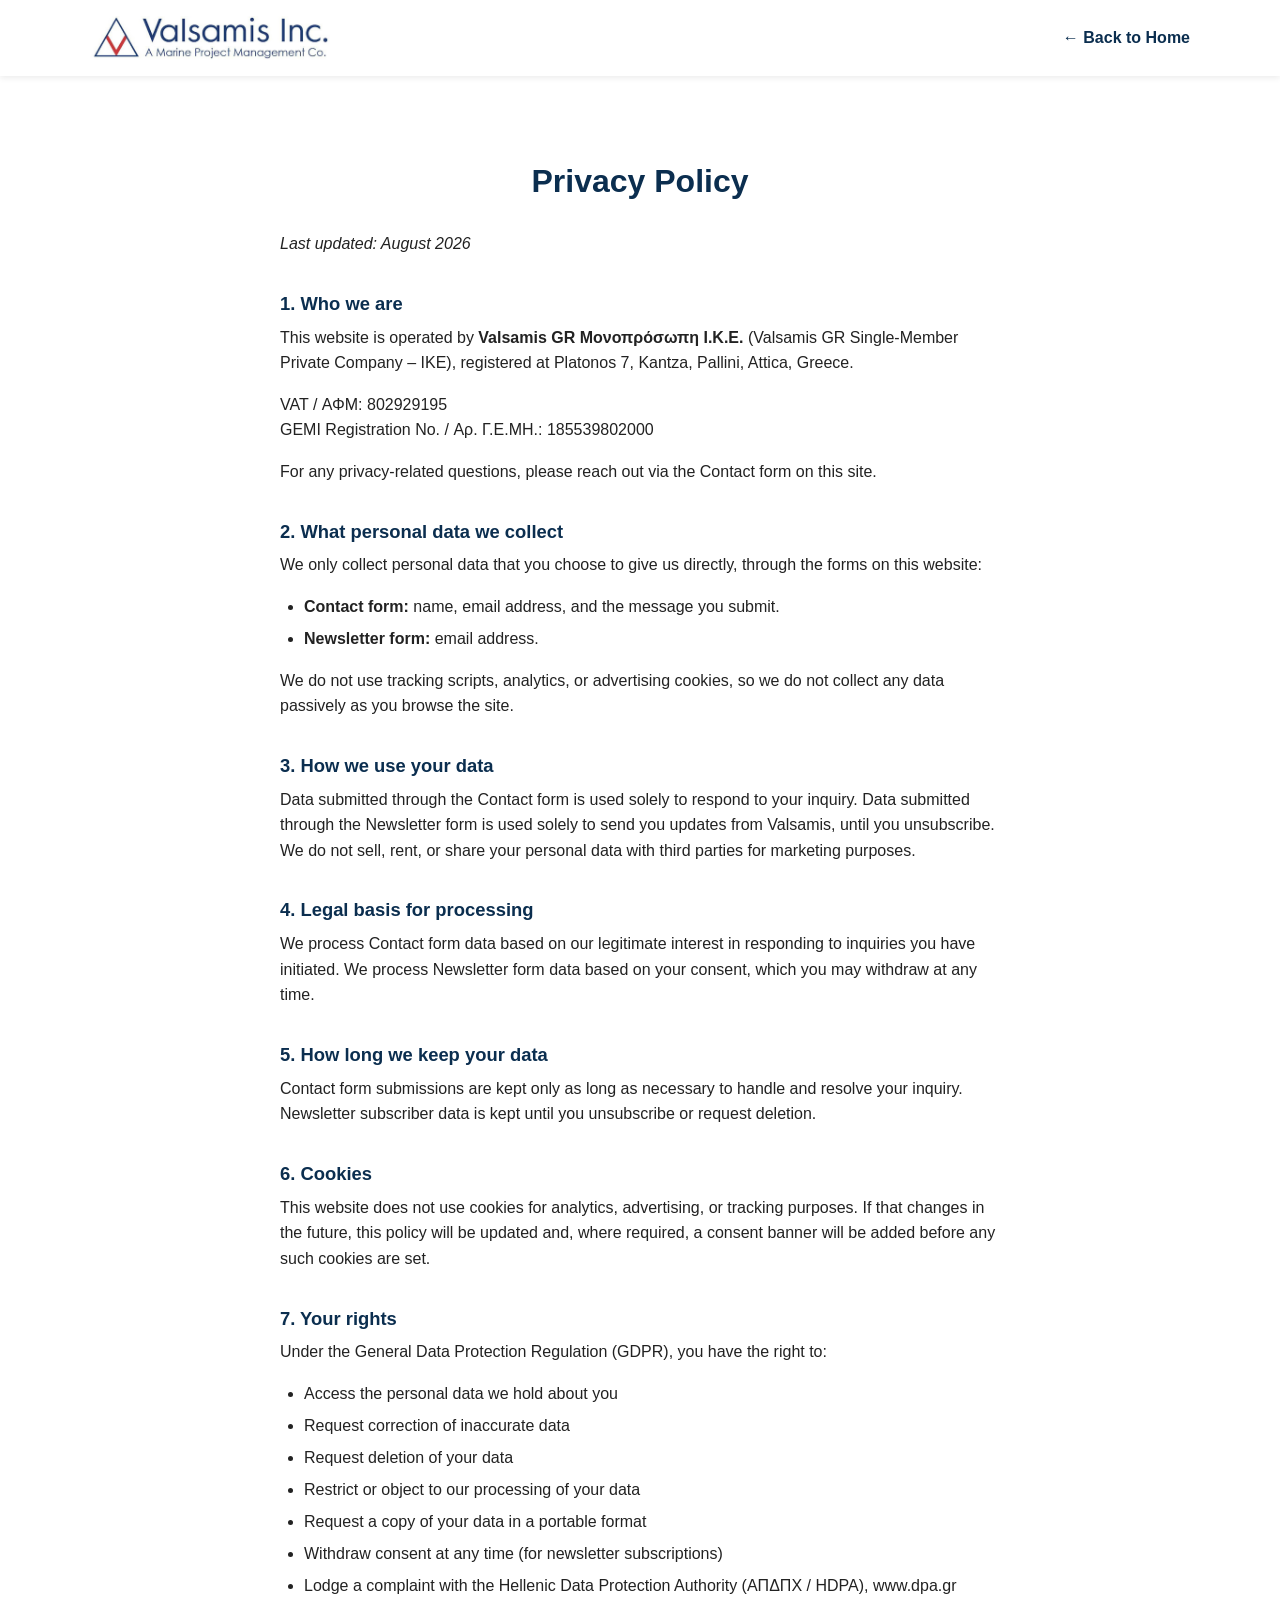
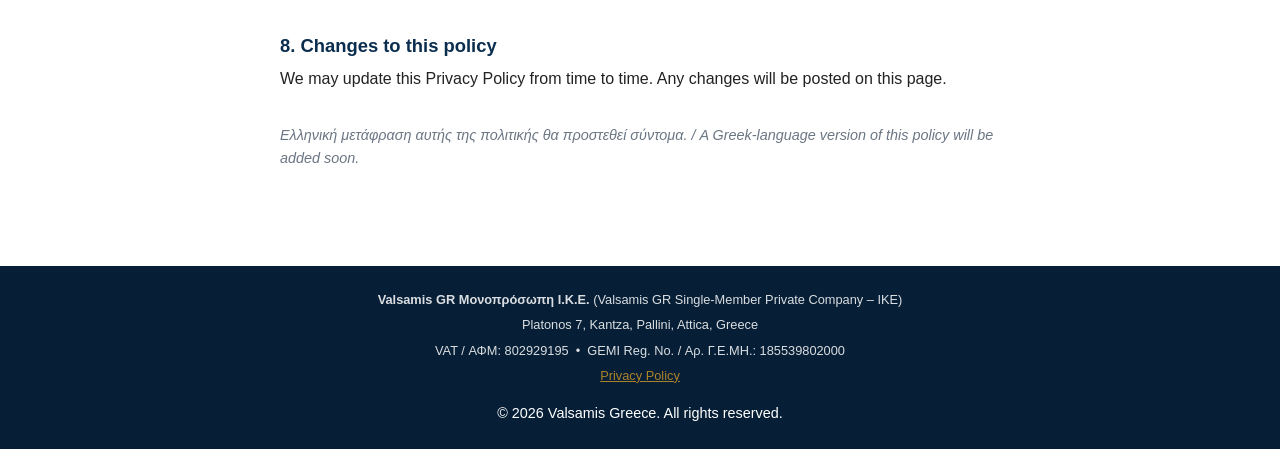
==== privacy.html @ c2b41743 "Add Greek legal compliance items: company registration details in footer, Privacy Policy page, and f" ====
<!DOCTYPE html>
<html lang="en">
<head>
  <meta charset="UTF-8">
  <meta name="viewport" content="width=device-width, initial-scale=1.0">
  <title>Privacy Policy | Valsamis Greece</title>
  <meta name="description" content="Privacy Policy for the Valsamis Greece website.">
  <link rel="stylesheet" href="assets/css/styles.css">
</head>
<body>

  <!-- Header / Nav -->
  <header class="site-header">
    <div class="container header-inner">
      <a href="index.html" class="logo">
        <img src="assets/img/logo.jpg" alt="Valsamis Inc. - A Marine Project Management Co." class="logo-img">
      </a>
      <nav class="back-nav">
        <a href="index.html">&larr; Back to Home</a>
      </nav>
    </div>
  </header>

  <!-- Privacy Policy content -->
  <section class="section policy">
    <div class="container policy-content">
      <h2>Privacy Policy</h2>
      <p><em>Last updated: August 2026</em></p>

      <h3>1. Who we are</h3>
      <p>
        This website is operated by <strong>Valsamis GR Μονοπρόσωπη Ι.Κ.Ε.</strong> (Valsamis GR Single-Member Private Company &ndash; IKE),
        registered at Platonos 7, Kantza, Pallini, Attica, Greece.
      </p>
      <p>
        VAT / ΑΦΜ: 802929195<br>
        GEMI Registration No. / Αρ. Γ.Ε.ΜΗ.: 185539802000
      </p>
      <p>
        For any privacy-related questions, please reach out via the <a href="index.html#contact">Contact form</a> on this site.
      </p>

      <h3>2. What personal data we collect</h3>
      <p>We only collect personal data that you choose to give us directly, through the forms on this website:</p>
      <ul class="policy-list">
        <li><strong>Contact form:</strong> name, email address, and the message you submit.</li>
        <li><strong>Newsletter form:</strong> email address.</li>
      </ul>
      <p>We do not use tracking scripts, analytics, or advertising cookies, so we do not collect any data passively as you browse the site.</p>

      <h3>3. How we use your data</h3>
      <p>
        Data submitted through the Contact form is used solely to respond to your inquiry.
        Data submitted through the Newsletter form is used solely to send you updates from Valsamis, until you unsubscribe.
        We do not sell, rent, or share your personal data with third parties for marketing purposes.
      </p>

      <h3>4. Legal basis for processing</h3>
      <p>
        We process Contact form data based on our legitimate interest in responding to inquiries you have initiated.
        We process Newsletter form data based on your consent, which you may withdraw at any time.
      </p>

      <h3>5. How long we keep your data</h3>
      <p>
        Contact form submissions are kept only as long as necessary to handle and resolve your inquiry.
        Newsletter subscriber data is kept until you unsubscribe or request deletion.
      </p>

      <h3>6. Cookies</h3>
      <p>
        This website does not use cookies for analytics, advertising, or tracking purposes. If that changes in the future,
        this policy will be updated and, where required, a consent banner will be added before any such cookies are set.
      </p>

      <h3>7. Your rights</h3>
      <p>Under the General Data Protection Regulation (GDPR), you have the right to:</p>
      <ul class="policy-list">
        <li>Access the personal data we hold about you</li>
        <li>Request correction of inaccurate data</li>
        <li>Request deletion of your data</li>
        <li>Restrict or object to our processing of your data</li>
        <li>Request a copy of your data in a portable format</li>
        <li>Withdraw consent at any time (for newsletter subscriptions)</li>
        <li>Lodge a complaint with the Hellenic Data Protection Authority (ΑΠΔΠΧ / HDPA), <a href="https://www.dpa.gr" target="_blank" rel="noopener">www.dpa.gr</a></li>
      </ul>

      <h3>8. Changes to this policy</h3>
      <p>We may update this Privacy Policy from time to time. Any changes will be posted on this page.</p>

      <p class="policy-note"><em>Ελληνική μετάφραση αυτής της πολιτικής θα προστεθεί σύντομα. / A Greek-language version of this policy will be added soon.</em></p>
    </div>
  </section>

  <!-- Footer -->
  <footer class="site-footer">
    <div class="container footer-inner">
      <div class="footer-legal">
        <p><strong>Valsamis GR Μονοπρόσωπη Ι.Κ.Ε.</strong> (Valsamis GR Single-Member Private Company &ndash; IKE)</p>
        <p>Platonos 7, Kantza, Pallini, Attica, Greece</p>
        <p>VAT / ΑΦΜ: 802929195 &nbsp;&bull;&nbsp; GEMI Reg. No. / Αρ. Γ.Ε.ΜΗ.: 185539802000</p>
        <p><a href="privacy.html">Privacy Policy</a></p>
      </div>
      <p>&copy; <span id="year"></span> Valsamis Greece. All rights reserved.</p>
    </div>
  </footer>

  <script src="assets/js/script.js"></script>
</body>
</html>
---- assets/css/styles.css ----
:root {
  --navy: #0b2e4f;
  --navy-dark: #071f36;
  --gold: #c8952a;
  --gray-light: #f4f6f8;
  --gray-mid: #6b7684;
  --white: #ffffff;
  --max-width: 1140px;
}

* { box-sizing: border-box; margin: 0; padding: 0; }

html { scroll-behavior: smooth; }

body {
  font-family: 'Segoe UI', Arial, sans-serif;
  color: #222;
  line-height: 1.6;
}

.container {
  max-width: var(--max-width);
  margin: 0 auto;
  padding: 0 20px;
}

h1, h2, h3 { color: var(--navy); font-weight: 700; }
h2 { font-size: 2rem; margin-bottom: 1.5rem; text-align: center; }
h3 { font-size: 1.15rem; margin: 1rem 0 0.4rem; }

a { text-decoration: none; color: inherit; }

.btn {
  display: inline-block;
  background: var(--gold);
  color: var(--white);
  padding: 0.75rem 1.75rem;
  border-radius: 4px;
  font-weight: 600;
  border: none;
  cursor: pointer;
  transition: background 0.2s ease;
}
.btn:hover { background: #a97b1f; }

/* Topbar */
.topbar {
  background: var(--navy-dark);
  color: var(--white);
  font-size: 0.85rem;
}
.topbar-inner {
  display: flex;
  justify-content: space-between;
  align-items: center;
  padding: 6px 20px;
  flex-wrap: wrap;
  gap: 6px;
}
.topbar-contact span { margin-right: 1rem; }
.topbar-social { display: flex; align-items: center; }
.topbar-social a {
  display: flex;
  align-items: center;
  margin-left: 0.6rem;
  opacity: 0.8;
  transition: opacity 0.2s ease;
}
.topbar-social a:hover { opacity: 1; }

/* Header */
.site-header {
  background: var(--white);
  box-shadow: 0 2px 6px rgba(0,0,0,0.08);
  position: sticky;
  top: 0;
  z-index: 100;
}
.header-inner {
  display: flex;
  align-items: center;
  justify-content: space-between;
  padding: 1rem 20px;
}
.logo {
  display: flex;
  align-items: center;
}
.logo-img {
  height: 44px;
  width: auto;
  display: block;
}

.main-nav { display: flex; gap: 1.75rem; }
.main-nav a {
  font-weight: 600;
  color: var(--navy);
  transition: color 0.2s ease;
}
.main-nav a:hover { color: var(--gold); }

.nav-toggle {
  display: none;
  flex-direction: column;
  gap: 5px;
  background: none;
  border: none;
  cursor: pointer;
}
.nav-toggle span {
  width: 26px;
  height: 3px;
  background: var(--navy);
  border-radius: 2px;
}

/* Hero */
.hero {
  background: linear-gradient(rgba(7,31,54,0.75), rgba(7,31,54,0.75)),
              url('../img/hero-bg.jpg') center/cover no-repeat;
  color: var(--white);
  text-align: center;
  padding: 7rem 20px;
}
.hero h1 { color: var(--white); font-size: 2.6rem; margin-bottom: 1rem; }
.hero p { font-size: 1.1rem; margin-bottom: 2rem; opacity: 0.9; }

/* Sections */
.section { padding: 5rem 0; }
.section:nth-of-type(even) { background: var(--gray-light); }

/* About */
.about-inner {
  display: grid;
  grid-template-columns: 1fr 1.4fr;
  gap: 3rem;
  align-items: start;
}
.slideshow {
  position: relative;
  width: 100%;
  aspect-ratio: 4 / 5;
  border-radius: 6px;
  overflow: hidden;
  box-shadow: 0 4px 14px rgba(0,0,0,0.1);
  background: var(--gray-light);
}
.slideshow .slide {
  position: absolute;
  inset: 0;
  width: 100%;
  height: 100%;
  object-fit: cover;
  opacity: 0;
  transition: opacity 0.8s ease;
}
.slideshow .slide.active { opacity: 1; }
.slideshow-dots {
  position: absolute;
  bottom: 14px;
  left: 50%;
  transform: translateX(-50%);
  display: flex;
  gap: 8px;
  z-index: 2;
}
.slideshow-dots .dot {
  width: 10px;
  height: 10px;
  border-radius: 50%;
  border: none;
  background: rgba(255,255,255,0.55);
  cursor: pointer;
  padding: 0;
  transition: background 0.2s ease, transform 0.2s ease;
}
.slideshow-dots .dot:hover { background: rgba(255,255,255,0.8); }
.slideshow-dots .dot.active { background: var(--white); transform: scale(1.15); }

/* Services */
.service-grid {
  display: grid;
  grid-template-columns: repeat(auto-fit, minmax(220px, 1fr));
  gap: 1.75rem;
}
.service-card {
  background: var(--white);
  border-top: 3px solid var(--gold);
  padding: 1.75rem;
  border-radius: 6px;
  box-shadow: 0 2px 10px rgba(0,0,0,0.06);
}

/* HVAC */
.hvac-list {
  list-style: none;
  display: flex;
  flex-wrap: wrap;
  gap: 1rem;
  margin-top: 1.5rem;
}
.hvac-list li {
  background: var(--white);
  padding: 0.6rem 1.2rem;
  border-radius: 20px;
  font-weight: 600;
  color: var(--navy);
  box-shadow: 0 2px 8px rgba(0,0,0,0.06);
}

/* Projects */
.project-grid {
  display: grid;
  grid-template-columns: repeat(auto-fit, minmax(240px, 1fr));
  gap: 1.75rem;
  margin-top: 2rem;
}
.project-card {
  background: var(--white);
  border-radius: 6px;
  overflow: hidden;
  box-shadow: 0 2px 10px rgba(0,0,0,0.06);
}
.project-card img { width: 100%; display: block; }
.project-card h3 { padding: 1rem; margin: 0; }

/* Newsletter */
.newsletter-inner { text-align: center; }
.newsletter-form {
  display: flex;
  justify-content: center;
  gap: 0.75rem;
  margin-top: 1.5rem;
  flex-wrap: wrap;
}
.newsletter-form input {
  padding: 0.75rem 1rem;
  border: 1px solid #ccc;
  border-radius: 4px;
  min-width: 260px;
}
.form-consent {
  font-size: 0.8rem;
  color: var(--gray-mid);
  margin-top: 0.75rem;
}
.form-consent a { text-decoration: underline; }

/* Contact */
.contact-grid {
  display: grid;
  grid-template-columns: 1.4fr 1fr;
  gap: 3rem;
}
.contact-form { display: flex; flex-direction: column; gap: 1rem; }
.contact-form label {
  display: flex;
  flex-direction: column;
  font-weight: 600;
  color: var(--navy);
  gap: 0.4rem;
}
.contact-form input,
.contact-form textarea {
  padding: 0.7rem;
  border: 1px solid #ccc;
  border-radius: 4px;
  font-family: inherit;
}
.contact-form .btn { align-self: flex-start; }
.contact-info p { margin-bottom: 1rem; }

/* Privacy Policy page */
.back-nav a {
  font-weight: 600;
  color: var(--navy);
  transition: color 0.2s ease;
}
.back-nav a:hover { color: var(--gold); }
.policy-content { max-width: 760px; margin: 0 auto; }
.policy-content h3 { margin-top: 2rem; }
.policy-content p { margin-bottom: 1rem; }
.policy-list { padding-left: 1.5rem; margin-bottom: 1rem; }
.policy-list li { margin-bottom: 0.4rem; }
.policy-note { color: var(--gray-mid); font-size: 0.9rem; margin-top: 2rem; }

/* Footer */
.site-footer {
  background: var(--navy-dark);
  color: var(--white);
  text-align: center;
  padding: 1.5rem 0;
  font-size: 0.9rem;
}
.footer-legal {
  font-size: 0.8rem;
  opacity: 0.85;
  margin-bottom: 1rem;
}
.footer-legal p { margin-bottom: 0.3rem; }
.footer-legal a { color: var(--gold); text-decoration: underline; }

/* Responsive */
@media (max-width: 800px) {
  .about-inner, .contact-grid { grid-template-columns: 1fr; }
  .nav-toggle { display: flex; }
  .main-nav {
    position: absolute;
    top: 100%;
    left: 0;
    right: 0;
    background: var(--white);
    flex-direction: column;
    padding: 1rem 20px;
    display: none;
    box-shadow: 0 6px 10px rgba(0,0,0,0.08);
  }
  .main-nav.open { display: flex; }
}
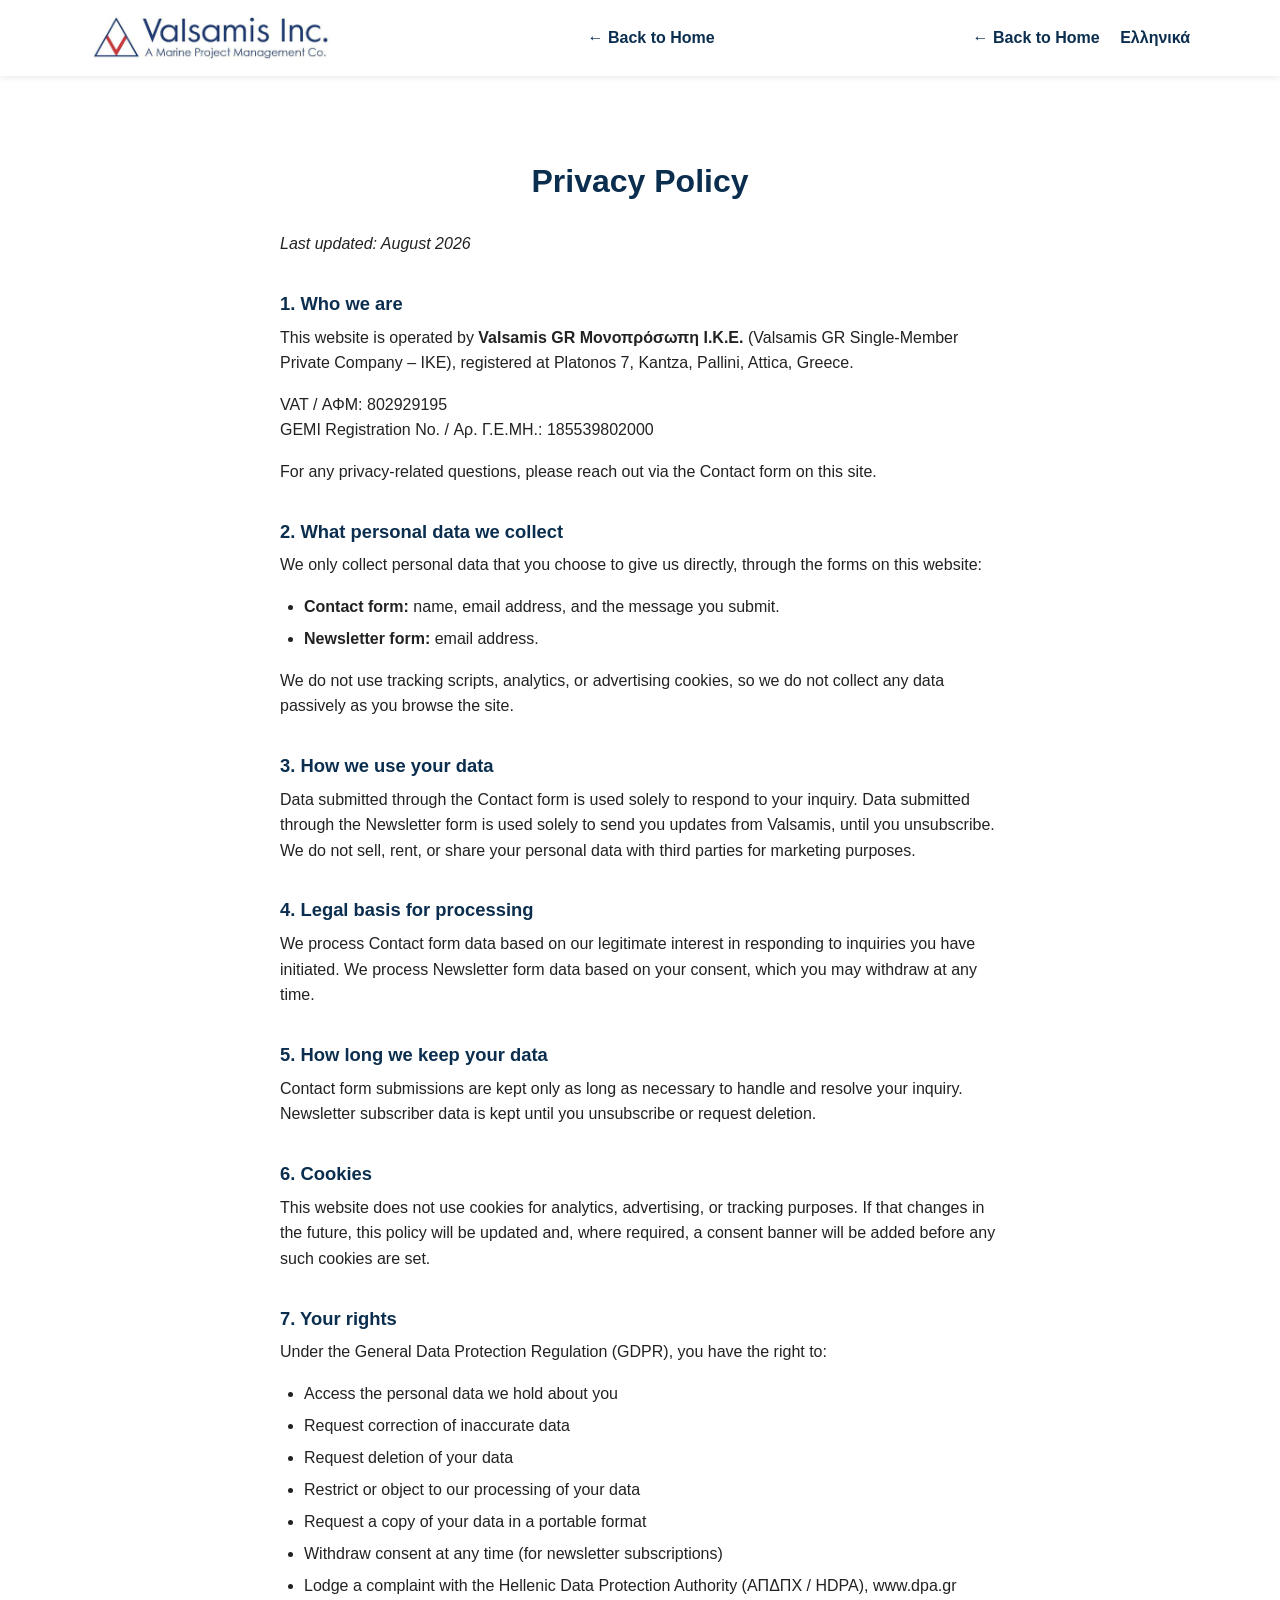
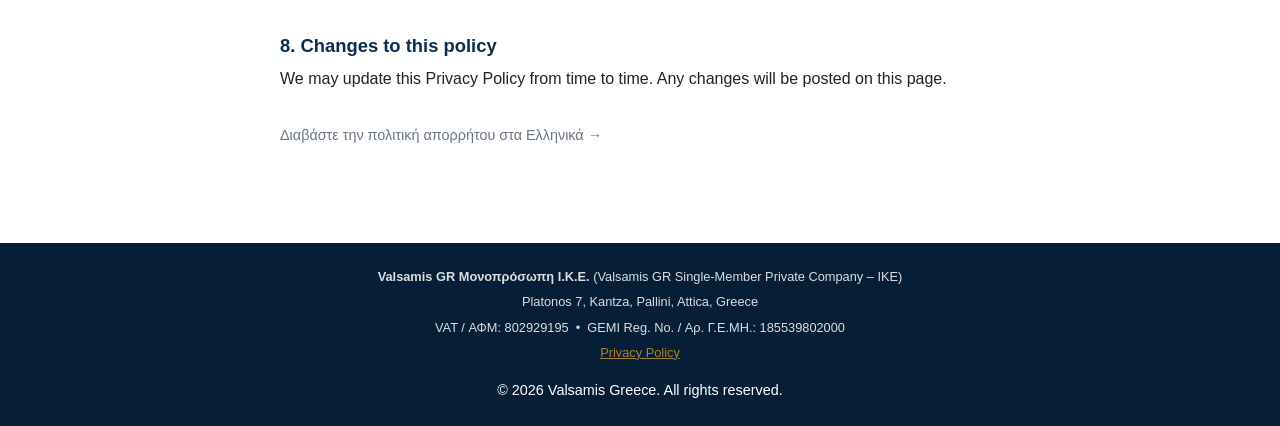
==== commit 384876d6: "Add HVAC, Customers, Projects, Newsletter sections" ====
--- a/privacy.html
+++ b/privacy.html
@@ -1,5 +1,6 @@
 <!DOCTYPE html>
 <html lang="en">
+
 <head>
   <meta charset="UTF-8">
   <meta name="viewport" content="width=device-width, initial-scale=1.0">
@@ -7,6 +8,7 @@
   <meta name="description" content="Privacy Policy for the Valsamis Greece website.">
   <link rel="stylesheet" href="assets/css/styles.css">
 </head>
+
 <body>
 
   <!-- Header / Nav -->
@@ -17,6 +19,10 @@
       </a>
       <nav class="back-nav">
         <a href="index.html">&larr; Back to Home</a>
+      </nav>
+      <nav class="back-nav">
+        <a href="index.html">&larr; Back to Home</a>
+        <a href="privacy-el.html" style="margin-left:1rem;">Ελληνικά</a>
       </nav>
     </div>
   </header>
@@ -29,7 +35,8 @@
 
       <h3>1. Who we are</h3>
       <p>
-        This website is operated by <strong>Valsamis GR Μονοπρόσωπη Ι.Κ.Ε.</strong> (Valsamis GR Single-Member Private Company &ndash; IKE),
+        This website is operated by <strong>Valsamis GR Μονοπρόσωπη Ι.Κ.Ε.</strong> (Valsamis GR Single-Member Private
+        Company &ndash; IKE),
         registered at Platonos 7, Kantza, Pallini, Attica, Greece.
       </p>
       <p>
@@ -37,7 +44,8 @@
         GEMI Registration No. / Αρ. Γ.Ε.ΜΗ.: 185539802000
       </p>
       <p>
-        For any privacy-related questions, please reach out via the <a href="index.html#contact">Contact form</a> on this site.
+        For any privacy-related questions, please reach out via the <a href="index.html#contact">Contact form</a> on
+        this site.
       </p>
 
       <h3>2. What personal data we collect</h3>
@@ -46,12 +54,14 @@
         <li><strong>Contact form:</strong> name, email address, and the message you submit.</li>
         <li><strong>Newsletter form:</strong> email address.</li>
       </ul>
-      <p>We do not use tracking scripts, analytics, or advertising cookies, so we do not collect any data passively as you browse the site.</p>
+      <p>We do not use tracking scripts, analytics, or advertising cookies, so we do not collect any data passively as
+        you browse the site.</p>
 
       <h3>3. How we use your data</h3>
       <p>
         Data submitted through the Contact form is used solely to respond to your inquiry.
-        Data submitted through the Newsletter form is used solely to send you updates from Valsamis, until you unsubscribe.
+        Data submitted through the Newsletter form is used solely to send you updates from Valsamis, until you
+        unsubscribe.
         We do not sell, rent, or share your personal data with third parties for marketing purposes.
       </p>
 
@@ -69,7 +79,8 @@
 
       <h3>6. Cookies</h3>
       <p>
-        This website does not use cookies for analytics, advertising, or tracking purposes. If that changes in the future,
+        This website does not use cookies for analytics, advertising, or tracking purposes. If that changes in the
+        future,
         this policy will be updated and, where required, a consent banner will be added before any such cookies are set.
       </p>
 
@@ -82,13 +93,14 @@
         <li>Restrict or object to our processing of your data</li>
         <li>Request a copy of your data in a portable format</li>
         <li>Withdraw consent at any time (for newsletter subscriptions)</li>
-        <li>Lodge a complaint with the Hellenic Data Protection Authority (ΑΠΔΠΧ / HDPA), <a href="https://www.dpa.gr" target="_blank" rel="noopener">www.dpa.gr</a></li>
+        <li>Lodge a complaint with the Hellenic Data Protection Authority (ΑΠΔΠΧ / HDPA), <a href="https://www.dpa.gr"
+            target="_blank" rel="noopener">www.dpa.gr</a></li>
       </ul>
 
       <h3>8. Changes to this policy</h3>
       <p>We may update this Privacy Policy from time to time. Any changes will be posted on this page.</p>
 
-      <p class="policy-note"><em>Ελληνική μετάφραση αυτής της πολιτικής θα προστεθεί σύντομα. / A Greek-language version of this policy will be added soon.</em></p>
+      <p class="policy-note"><a href="privacy-el.html">Διαβάστε την πολιτική απορρήτου στα Ελληνικά &rarr;</a></p>
     </div>
   </section>
 
@@ -107,4 +119,5 @@
 
   <script src="assets/js/script.js"></script>
 </body>
-</html>
+
+</html>
--- a/assets/css/styles.css
+++ b/assets/css/styles.css
@@ -185,11 +185,49 @@
   gap: 1.75rem;
 }
 .service-card {
+  height: 220px;
+  perspective: 1000px;
+  cursor: pointer;
+}
+.service-card-inner {
+  position: relative;
+  width: 100%;
+  height: 100%;
+  transition: transform 0.6s ease;
+  transform-style: preserve-3d;
+}
+.service-card:hover .service-card-inner,
+.service-card.flipped .service-card-inner,
+.service-card:focus-visible .service-card-inner {
+  transform: rotateY(180deg);
+}
+.service-card-front,
+.service-card-back {
+  position: absolute;
+  inset: 0;
+  backface-visibility: hidden;
+  border-radius: 6px;
+  padding: 1.75rem;
+  box-shadow: 0 2px 10px rgba(0,0,0,0.06);
+  display: flex;
+  align-items: center;
+  justify-content: center;
+  text-align: center;
+}
+.service-card-front {
   background: var(--white);
   border-top: 3px solid var(--gold);
-  padding: 1.75rem;
-  border-radius: 6px;
-  box-shadow: 0 2px 10px rgba(0,0,0,0.06);
+}
+.service-card-front h3 { margin: 0; }
+.service-card-back {
+  background: var(--navy);
+  color: var(--white);
+  transform: rotateY(180deg);
+  overflow-y: auto;
+}
+.service-card-back p {
+  font-size: 0.85rem;
+  line-height: 1.5;
 }
 
 /* HVAC */
@@ -223,7 +261,66 @@
   box-shadow: 0 2px 10px rgba(0,0,0,0.06);
 }
 .project-card img { width: 100%; display: block; }
-.project-card h3 { padding: 1rem; margin: 0; }
+
+.project-card-body {
+  padding: 1.25rem;
+}
+.project-card-body h3 {
+  margin: 0 0 0.5rem;
+}
+.project-desc {
+  font-size: 0.9rem;
+  color: var(--gray-mid);
+  margin-bottom: 1rem;
+}
+.project-meta {
+  display: flex;
+  flex-direction: column;
+  gap: 0.4rem;
+}
+.project-meta div {
+  display: flex;
+  justify-content: space-between;
+  font-size: 0.85rem;
+  border-top: 1px solid var(--gray-light);
+  padding-top: 0.4rem;
+}
+.project-meta dt {
+  color: var(--gray-mid);
+  font-weight: 600;
+}
+.project-meta dd {
+  color: var(--navy);
+  font-weight: 600;
+  text-align: right;
+}
+
+/* Customers */
+.logo-grid {
+  display: grid;
+  grid-template-columns: repeat(3, 1fr);
+  gap: 2.5rem 2rem;
+  align-items: center;
+  justify-items: center;
+  margin-top: 1rem;
+}
+.logo-grid img {
+  max-width: 140px;
+  max-height: 70px;
+  object-fit: contain;
+  filter: grayscale(70%);
+  opacity: 0.75;
+  transition: filter 0.25s ease, opacity 0.25s ease, transform 0.25s ease;
+}
+.logo-grid img:hover {
+  filter: grayscale(25%);
+  opacity: 0.95;
+  transform: scale(1.04);
+}
+
+@media (max-width: 700px) {
+  .logo-grid { grid-template-columns: repeat(2, 1fr); }
+}
 
 /* Newsletter */
 .newsletter-inner { text-align: center; }
@@ -317,4 +414,4 @@
     box-shadow: 0 6px 10px rgba(0,0,0,0.08);
   }
   .main-nav.open { display: flex; }
-}
+}
